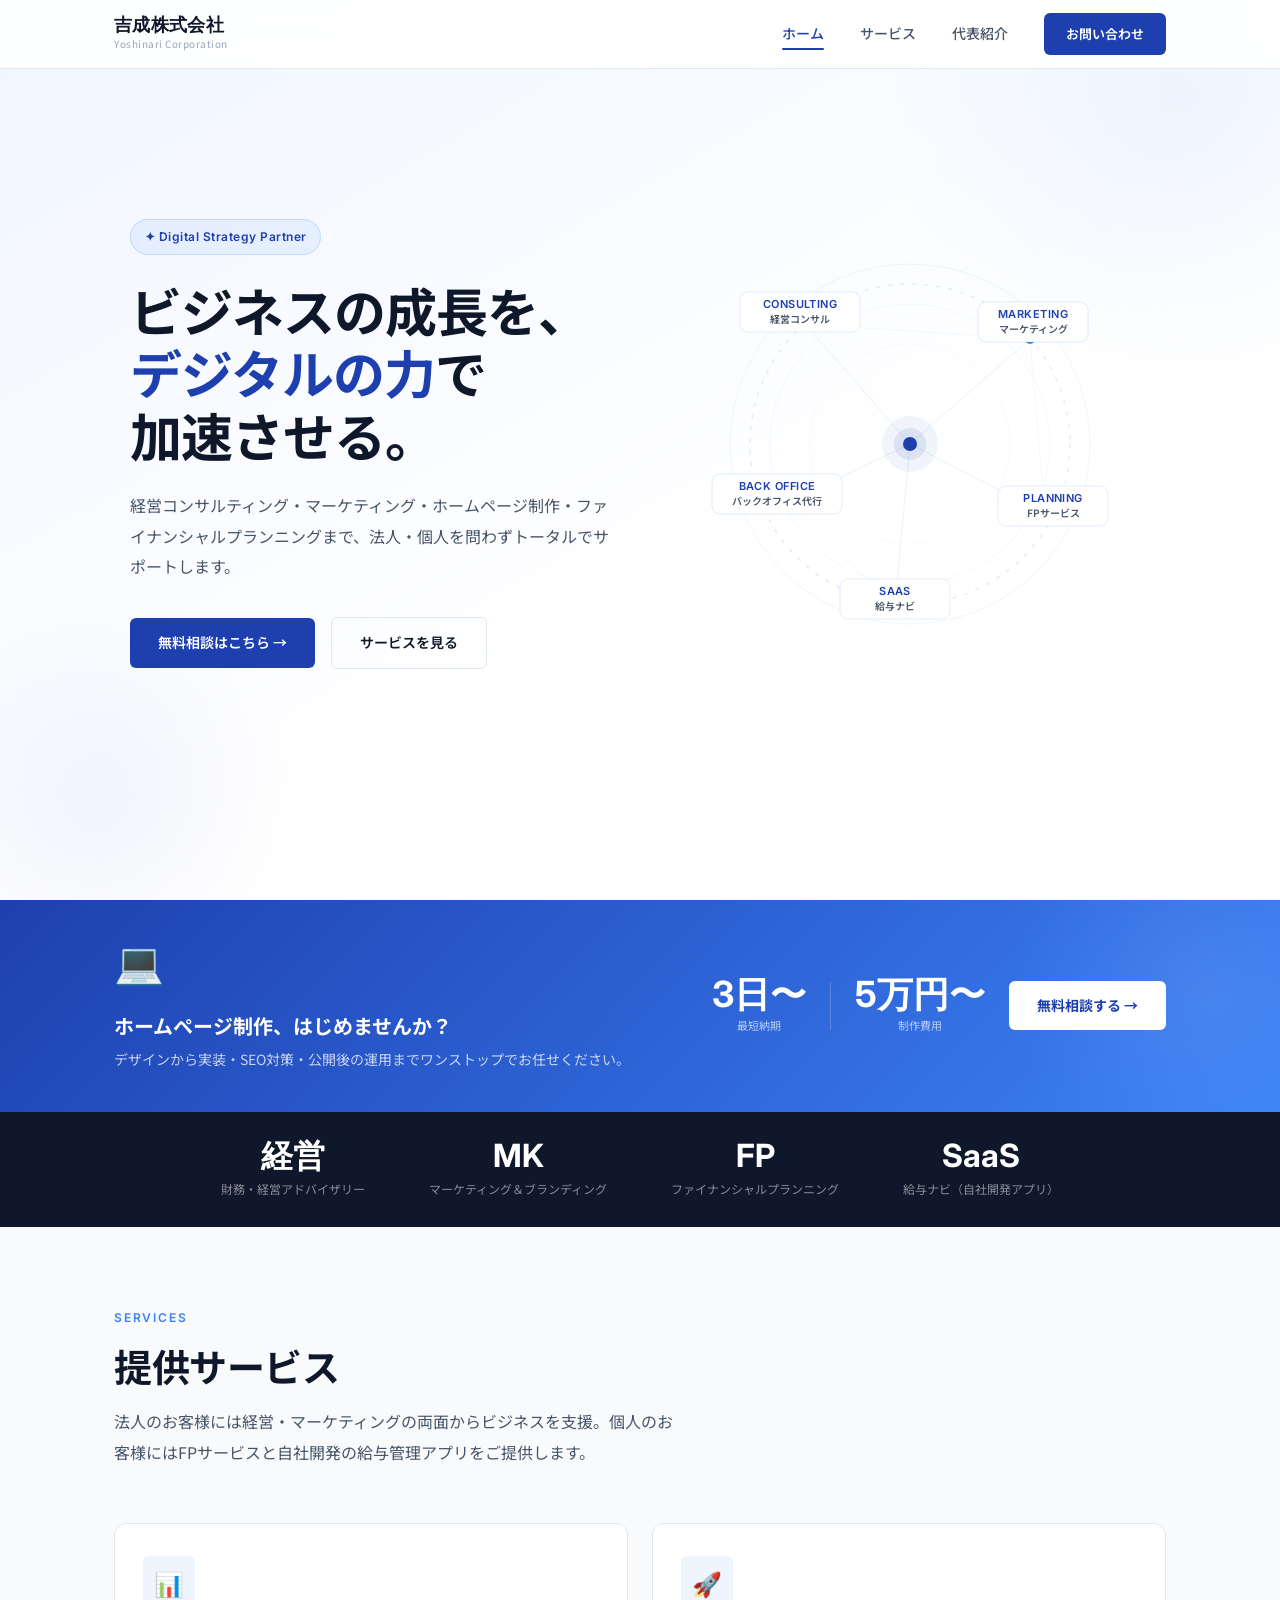
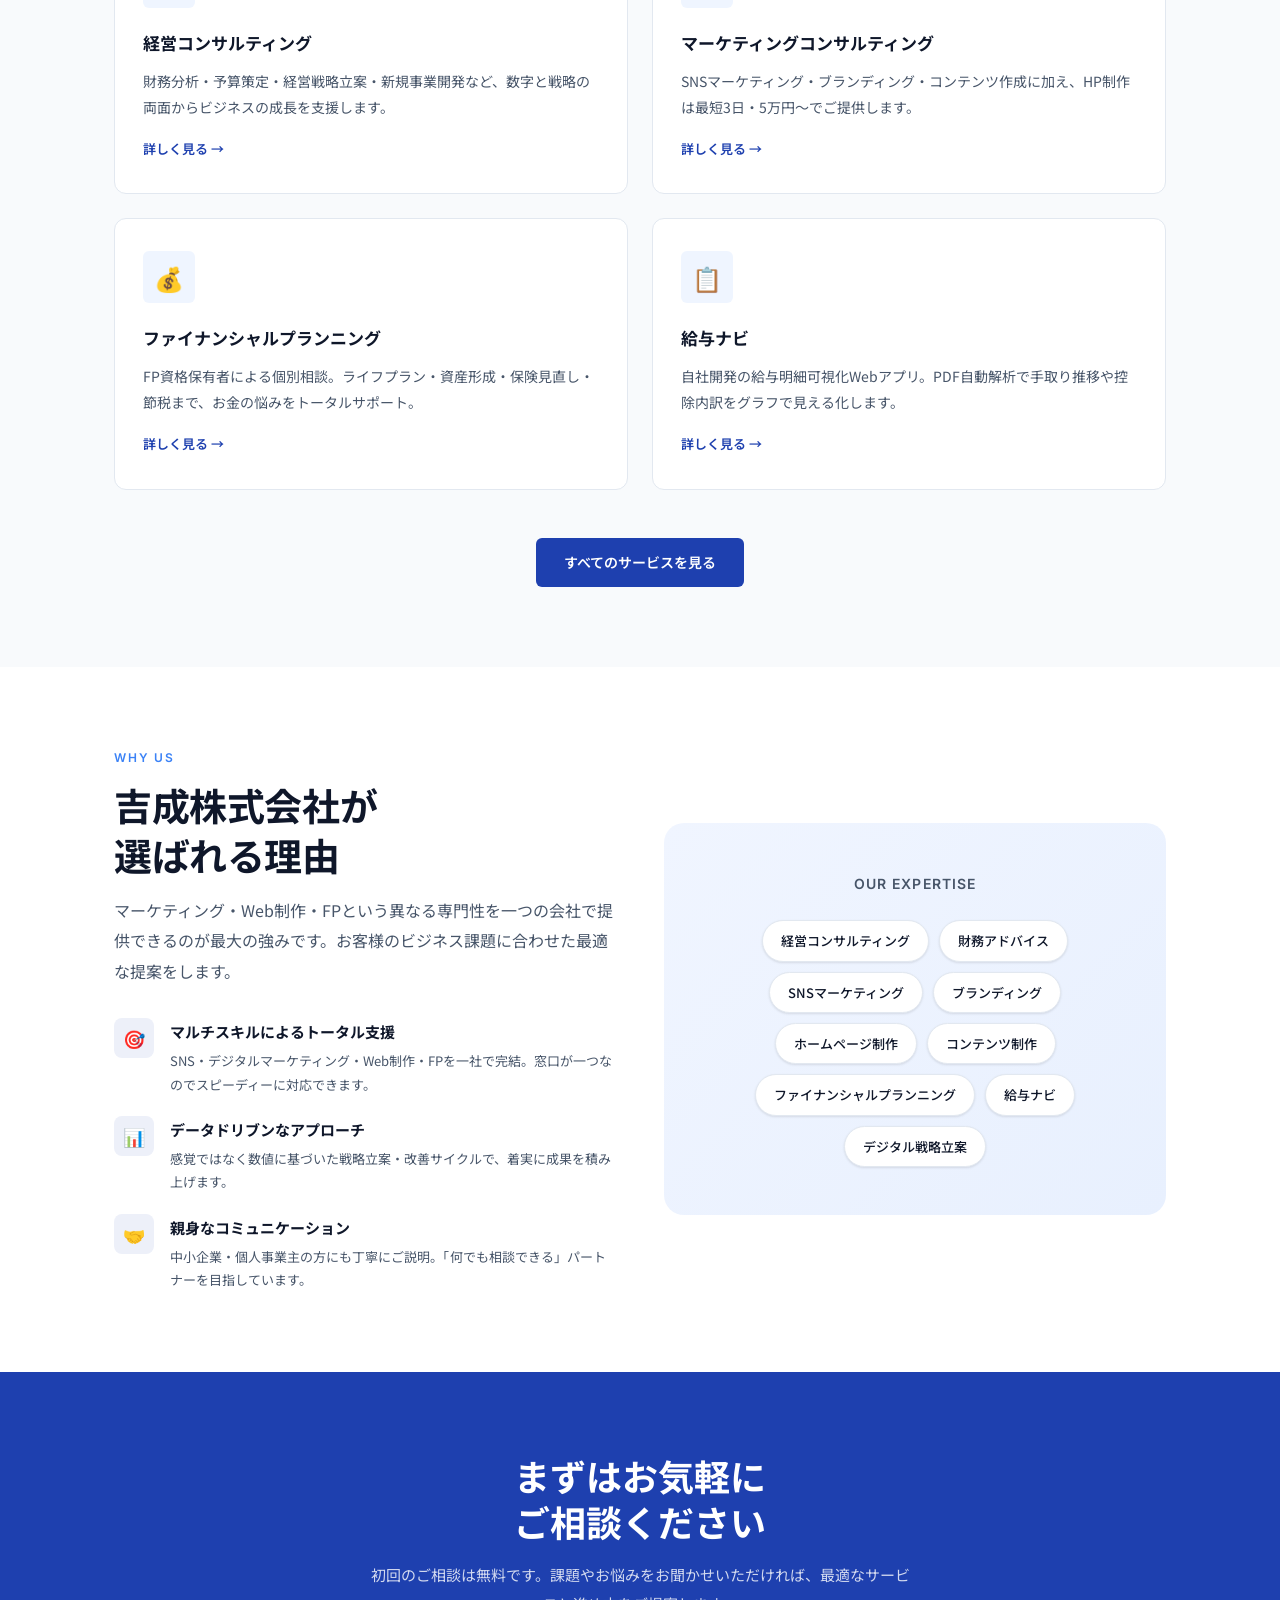
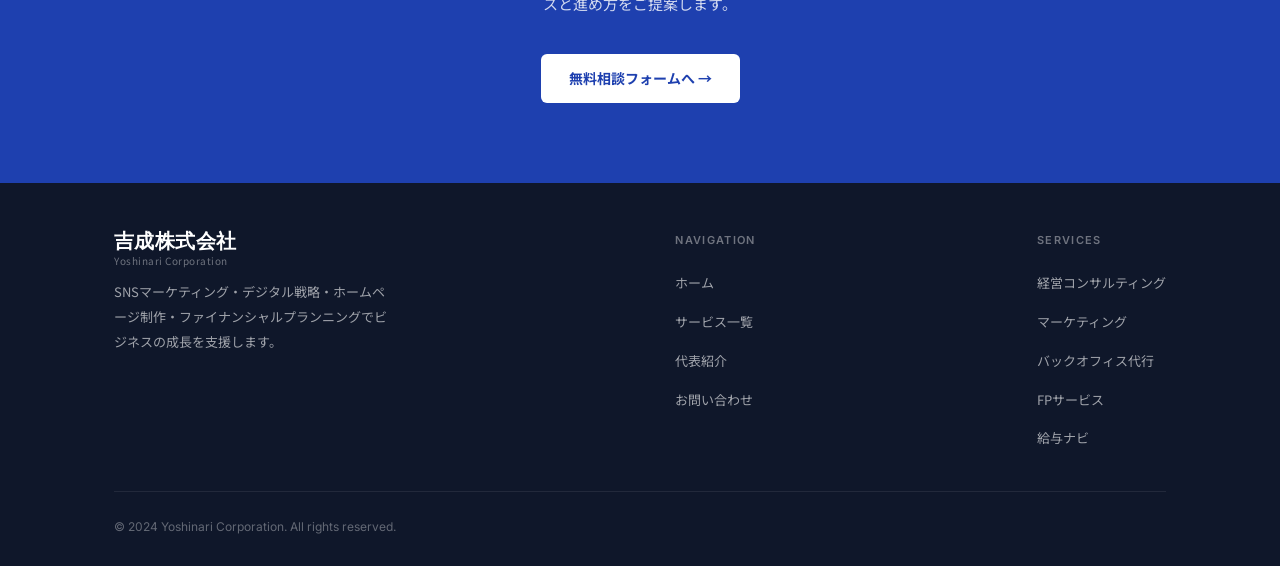
==== index.html @ 7c47bdd5 "個人ファイル削除・ルート構造に修正" ====
<!DOCTYPE html>
<html lang="ja">
<head>
  <meta charset="UTF-8" />
  <meta name="viewport" content="width=device-width, initial-scale=1.0" />
  <meta name="description" content="吉成株式会社はSNSマーケティング・ブランディング・デジタルマーケティング・ホームページ制作・ファイナンシャルプランニングを通じて、お客様のビジネス成長を支援します。" />
  <meta property="og:title" content="吉成株式会社 | SNSマーケティング・デジタル戦略・FPサービス" />
  <meta property="og:description" content="SNSマーケティング、ブランディング、デジタルマーケティング、ホームページ制作、FPサービスでビジネスをトータルサポート。" />
  <meta property="og:type" content="website" />
  <meta property="og:url" content="https://yoshinarcorp.com/" />
  <meta property="og:image" content="https://yoshinarcorp.com/images/og-image.png" />
  <meta property="og:image:width" content="1200" />
  <meta property="og:image:height" content="630" />
  <meta name="twitter:card" content="summary_large_image" />
  <meta name="twitter:title" content="吉成株式会社 | SNSマーケティング・デジタル戦略・FPサービス" />
  <meta name="twitter:description" content="SNSマーケティング、ブランディング、デジタルマーケティング、ホームページ制作、FPサービスでビジネスをトータルサポート。" />
  <meta name="twitter:image" content="https://yoshinarcorp.com/images/og-image.png" />
  <link rel="icon" href="images/favicon.svg" type="image/svg+xml" />
  <title>吉成株式会社 | SNSマーケティング・デジタル戦略・FPサービス</title>
  <link rel="stylesheet" href="css/style.css" />
  <style>
    /* ---- トップページ固有スタイル ---- */

    /* ヒーロー */
    .hero {
      min-height: 100vh;
      display: flex;
      align-items: center;
      padding-top: 68px;
      background: linear-gradient(150deg, #f0f5ff 0%, #ffffff 60%);
      position: relative;
      overflow: hidden;
    }

    .hero::before {
      content: '';
      position: absolute;
      top: -200px;
      right: -200px;
      width: 600px;
      height: 600px;
      background: radial-gradient(circle, rgba(59,130,246,0.07) 0%, transparent 70%);
      pointer-events: none;
    }

    .hero::after {
      content: '';
      position: absolute;
      bottom: -100px;
      left: -100px;
      width: 400px;
      height: 400px;
      background: radial-gradient(circle, rgba(30,64,175,0.05) 0%, transparent 70%);
      pointer-events: none;
    }

    .hero-inner {
      display: grid;
      grid-template-columns: 1fr 1fr;
      align-items: center;
      gap: 60px;
      max-width: var(--max-width);
      margin: 0 auto;
      padding: 80px 24px;
      position: relative;
      z-index: 1;
    }

    .hero-badge {
      display: inline-flex;
      align-items: center;
      gap: 8px;
      background: rgba(59,130,246,0.08);
      border: 1px solid rgba(59,130,246,0.2);
      border-radius: 100px;
      padding: 6px 14px;
      font-size: 12px;
      font-weight: 600;
      color: var(--color-accent);
      margin-bottom: 24px;
      font-family: var(--font-en);
      letter-spacing: 0.04em;
    }

    .hero-title {
      font-size: clamp(32px, 5vw, 52px);
      font-weight: 700;
      line-height: 1.2;
      letter-spacing: -0.02em;
      color: var(--color-text-primary);
      margin-bottom: 24px;
    }

    .hero-title em {
      font-style: normal;
      color: var(--color-accent);
    }

    .hero-desc {
      font-size: 16px;
      color: var(--color-text-secondary);
      line-height: 1.9;
      margin-bottom: 36px;
      max-width: 480px;
    }

    .hero-actions {
      display: flex;
      align-items: center;
      gap: 16px;
      flex-wrap: wrap;
    }

    /* ヒーロービジュアル */
    .hero-visual {
      display: flex;
      justify-content: center;
      align-items: center;
    }

    /* グローブビジュアル */
    .hero-globe {
      position: relative;
      width: 420px;
      height: 420px;
      max-width: 100%;
      aspect-ratio: 1;
    }

    .hero-globe svg {
      width: 100%;
      height: 100%;
    }

    /* ノードのパルスアニメーション */
    @keyframes pulse {
      0%, 100% { opacity: 0.7; r: 4; }
      50% { opacity: 1; r: 6; }
    }

    @keyframes pulse-lg {
      0%, 100% { opacity: 0.6; r: 6; }
      50% { opacity: 1; r: 9; }
    }

    @keyframes orbit {
      0% { stroke-dashoffset: 0; }
      100% { stroke-dashoffset: -20; }
    }

    @keyframes float-label {
      0%, 100% { transform: translateY(0); }
      50% { transform: translateY(-6px); }
    }

    .globe-node {
      animation: pulse 3s ease-in-out infinite;
    }

    .globe-node-lg {
      animation: pulse-lg 3s ease-in-out infinite;
    }

    .globe-ring {
      animation: orbit 4s linear infinite;
    }

    .globe-label {
      font-family: var(--font-en);
      font-size: 11px;
      font-weight: 600;
      fill: var(--color-accent);
      letter-spacing: 0.04em;
    }

    .globe-label-ja {
      font-family: var(--font-ja);
      font-size: 10px;
      font-weight: 600;
      fill: var(--color-text-secondary);
    }

    .globe-float {
      animation: float-label 4s ease-in-out infinite;
    }

    .globe-float-delay-1 { animation-delay: 0.8s; }
    .globe-float-delay-2 { animation-delay: 1.6s; }
    .globe-float-delay-3 { animation-delay: 2.4s; }
    .globe-float-delay-4 { animation-delay: 3.2s; }

    /* HP制作バナー */
    .hp-banner {
      background: linear-gradient(135deg, #1e40af 0%, #3b82f6 100%);
      padding: 0;
      position: relative;
      overflow: hidden;
    }

    .hp-banner::before {
      content: '';
      position: absolute;
      top: -50%;
      right: -10%;
      width: 400px;
      height: 400px;
      background: radial-gradient(circle, rgba(255,255,255,0.08) 0%, transparent 70%);
      pointer-events: none;
    }

    .hp-banner-inner {
      display: flex;
      align-items: center;
      justify-content: space-between;
      gap: 32px;
      padding: 40px 24px;
      max-width: var(--max-width);
      margin: 0 auto;
      position: relative;
      z-index: 1;
    }

    .hp-banner-content {
      display: flex;
      align-items: center;
      gap: 28px;
      flex-wrap: wrap;
    }

    .hp-banner-icon {
      font-size: 40px;
      line-height: 1;
    }

    .hp-banner-text h3 {
      font-size: 20px;
      font-weight: 700;
      color: white;
      margin-bottom: 4px;
    }

    .hp-banner-text p {
      font-size: 14px;
      color: rgba(255,255,255,0.75);
      line-height: 1.7;
    }

    .hp-banner-highlight {
      display: flex;
      align-items: center;
      gap: 24px;
      flex-shrink: 0;
    }

    .hp-banner-num {
      text-align: center;
    }

    .hp-banner-num-value {
      font-family: var(--font-en);
      font-size: 36px;
      font-weight: 700;
      color: white;
      line-height: 1;
    }

    .hp-banner-num-label {
      font-size: 11px;
      color: rgba(255,255,255,0.65);
      margin-top: 4px;
      white-space: nowrap;
    }

    .hp-banner-divider {
      width: 1px;
      height: 48px;
      background: rgba(255,255,255,0.2);
    }

    .btn-banner {
      background: white;
      color: var(--color-accent);
      font-weight: 700;
      white-space: nowrap;
      flex-shrink: 0;
    }

    .btn-banner:hover {
      background: #f0f5ff;
      transform: translateY(-2px);
      box-shadow: 0 8px 24px rgba(0,0,0,0.2);
    }

    @media (max-width: 900px) {
      .hp-banner-inner {
        flex-direction: column;
        text-align: center;
      }
      .hp-banner-content { justify-content: center; }
      .hp-banner-highlight { justify-content: center; }
    }

    /* 実績バー */
    .stats-bar {
      background: var(--color-text-primary);
      padding: 28px 0;
    }

    .stats-inner {
      display: flex;
      justify-content: center;
      gap: 64px;
      flex-wrap: wrap;
    }

    .stat-item {
      text-align: center;
    }

    .stat-number {
      font-family: var(--font-en);
      font-size: 32px;
      font-weight: 700;
      color: var(--color-white);
      line-height: 1;
    }

    .stat-label {
      font-size: 12px;
      color: rgba(255,255,255,0.5);
      margin-top: 6px;
    }

    /* サービス一覧 */
    .services-section {
      background: var(--color-surface);
    }

    .services-header {
      margin-bottom: 56px;
    }

    .services-grid {
      display: grid;
      grid-template-columns: repeat(2, 1fr);
      gap: 24px;
    }

    .service-card {
      background: var(--color-white);
      border: 1px solid var(--color-border);
      border-radius: var(--radius-md);
      padding: 32px 28px;
      transition: transform var(--transition), box-shadow var(--transition), border-color var(--transition);
    }

    .service-card:hover {
      transform: translateY(-6px);
      box-shadow: var(--shadow-lg);
      border-color: rgba(59,130,246,0.3);
    }

    .service-icon {
      width: 52px;
      height: 52px;
      background: rgba(59,130,246,0.08);
      border-radius: var(--radius-sm);
      display: flex;
      align-items: center;
      justify-content: center;
      font-size: 24px;
      margin-bottom: 20px;
    }

    .service-name {
      font-size: 17px;
      font-weight: 700;
      color: var(--color-text-primary);
      margin-bottom: 10px;
    }

    .service-desc {
      font-size: 14px;
      color: var(--color-text-secondary);
      line-height: 1.85;
    }

    .service-link {
      display: inline-flex;
      align-items: center;
      gap: 6px;
      font-size: 13px;
      font-weight: 600;
      color: var(--color-accent);
      margin-top: 16px;
      transition: gap var(--transition);
    }

    .service-link:hover {
      gap: 10px;
    }

    /* 会社の特徴 */
    .features-section {}

    .features-grid {
      display: grid;
      grid-template-columns: 1fr 1fr;
      gap: 48px;
      align-items: center;
    }

    .features-text .section-desc {
      max-width: 100%;
      margin-bottom: 32px;
    }

    .feature-list {
      display: flex;
      flex-direction: column;
      gap: 20px;
    }

    .feature-item {
      display: flex;
      gap: 16px;
      align-items: flex-start;
    }

    .feature-icon {
      width: 40px;
      height: 40px;
      min-width: 40px;
      background: rgba(30,64,175,0.08);
      border-radius: 8px;
      display: flex;
      align-items: center;
      justify-content: center;
      font-size: 18px;
    }

    .feature-item h3 {
      font-size: 15px;
      font-weight: 700;
      margin-bottom: 4px;
    }

    .feature-item p {
      font-size: 13px;
      color: var(--color-text-secondary);
      line-height: 1.8;
    }

    .features-visual {
      background: linear-gradient(135deg, #f0f5ff 0%, #e8f0fe 100%);
      border-radius: var(--radius-lg);
      padding: 48px 40px;
      text-align: center;
    }

    .features-visual-title {
      font-size: 14px;
      font-weight: 600;
      color: var(--color-text-secondary);
      margin-bottom: 24px;
      text-transform: uppercase;
      letter-spacing: 0.08em;
      font-family: var(--font-en);
    }

    .services-tags {
      display: flex;
      flex-wrap: wrap;
      gap: 10px;
      justify-content: center;
    }

    .tag {
      background: var(--color-white);
      border: 1px solid var(--color-border);
      border-radius: 100px;
      padding: 8px 18px;
      font-size: 13px;
      font-weight: 500;
      color: var(--color-text-primary);
      box-shadow: var(--shadow-sm);
    }

    /* CTAセクション */
    .cta-section {
      background: var(--color-accent);
      padding: 80px 0;
    }

    .cta-inner {
      text-align: center;
      max-width: 600px;
      margin: 0 auto;
      padding: 0 24px;
    }

    .cta-title {
      font-size: clamp(24px, 4vw, 36px);
      font-weight: 700;
      color: var(--color-white);
      margin-bottom: 16px;
      line-height: 1.3;
    }

    .cta-desc {
      font-size: 15px;
      color: rgba(255,255,255,0.8);
      line-height: 1.9;
      margin-bottom: 36px;
    }

    .btn-white {
      background: var(--color-white);
      color: var(--color-accent);
      font-weight: 700;
    }

    .btn-white:hover {
      background: #f0f5ff;
      transform: translateY(-2px);
      box-shadow: 0 8px 24px rgba(0,0,0,0.15);
    }

    /* レスポンシブ */
    @media (max-width: 900px) {
      .hero-inner {
        grid-template-columns: 1fr;
        text-align: center;
        gap: 48px;
      }

      .hero-desc { max-width: 100%; }
      .hero-actions { justify-content: center; }
      .hero-globe { width: 320px; height: 320px; margin: 0 auto; }

      .services-grid { grid-template-columns: 1fr 1fr; }
      .features-grid { grid-template-columns: 1fr; }
    }

    @media (max-width: 600px) {
      .services-grid { grid-template-columns: 1fr; }
      .stats-inner { gap: 32px; }
    }
  </style>
</head>
<body>

  <!-- ヘッダー -->
  <header class="site-header" role="banner">
    <div class="header-inner">
      <a href="index.html" class="logo" aria-label="吉成株式会社 トップへ">
        <span class="logo-name">吉成株式会社</span>
        <span class="logo-tagline">Yoshinari Corporation</span>
      </a>
      <button class="hamburger" aria-label="メニューを開く" aria-expanded="false">
        <span></span><span></span><span></span>
      </button>
      <nav class="nav-links" role="navigation" aria-label="グローバルナビゲーション">
        <a href="index.html" class="active">ホーム</a>
        <a href="services.html">サービス</a>
        <a href="about.html">代表紹介</a>
        <a href="contact.html" class="nav-cta">お問い合わせ</a>
      </nav>
    </div>
  </header>

  <main>

    <!-- ヒーローセクション -->
    <section class="hero" aria-label="メインビジュアル">
      <div class="hero-inner">
        <div class="hero-content">
          <div class="hero-badge fade-in">✦ Digital Strategy Partner</div>
          <h1 class="hero-title fade-in fade-in-delay-1">
            ビジネスの成長を、<br />
            <em>デジタルの力</em>で<br />
            加速させる。
          </h1>
          <p class="hero-desc fade-in fade-in-delay-2">
            経営コンサルティング・マーケティング・ホームページ制作・ファイナンシャルプランニングまで、法人・個人を問わずトータルでサポートします。
          </p>
          <div class="hero-actions fade-in fade-in-delay-3">
            <a href="contact.html" class="btn btn-primary">無料相談はこちら →</a>
            <a href="services.html" class="btn btn-secondary">サービスを見る</a>
          </div>
        </div>
        <!-- グローブビジュアル -->
        <div class="hero-visual fade-in fade-in-delay-2">
          <div class="hero-globe">
            <svg viewBox="0 0 420 420" fill="none" xmlns="http://www.w3.org/2000/svg">
              <!-- 外周リング -->
              <circle cx="210" cy="210" r="180" stroke="rgba(59,130,246,0.08)" stroke-width="1" />
              <circle cx="210" cy="210" r="140" stroke="rgba(59,130,246,0.06)" stroke-width="1" />
              <circle cx="210" cy="210" r="100" stroke="rgba(59,130,246,0.04)" stroke-width="1" />

              <!-- 回転する点線リング -->
              <circle cx="210" cy="210" r="160" stroke="rgba(59,130,246,0.15)" stroke-width="1.5" stroke-dasharray="4 8" class="globe-ring" fill="none" />

              <!-- 接続線 -->
              <line x1="210" y1="210" x2="105" y2="90" stroke="rgba(59,130,246,0.12)" stroke-width="1" />
              <line x1="210" y1="210" x2="330" y2="105" stroke="rgba(59,130,246,0.12)" stroke-width="1" />
              <line x1="210" y1="210" x2="85" y2="270" stroke="rgba(59,130,246,0.12)" stroke-width="1" />
              <line x1="210" y1="210" x2="345" y2="280" stroke="rgba(59,130,246,0.12)" stroke-width="1" />
              <line x1="210" y1="210" x2="195" y2="370" stroke="rgba(59,130,246,0.12)" stroke-width="1" />
              <line x1="105" y1="90" x2="330" y2="105" stroke="rgba(59,130,246,0.06)" stroke-width="1" />
              <line x1="85" y1="270" x2="195" y2="370" stroke="rgba(59,130,246,0.06)" stroke-width="1" />
              <line x1="330" y1="105" x2="345" y2="280" stroke="rgba(59,130,246,0.06)" stroke-width="1" />

              <!-- 中心ノード -->
              <circle cx="210" cy="210" r="28" fill="rgba(30,64,175,0.06)" />
              <circle cx="210" cy="210" r="16" fill="rgba(30,64,175,0.1)" />
              <circle cx="210" cy="210" r="7" fill="#1e40af" />

              <!-- 外周ノード -->
              <circle cx="105" cy="90" r="5" fill="#3b82f6" class="globe-node" />
              <circle cx="330" cy="105" r="5" fill="#3b82f6" class="globe-node" style="animation-delay:0.6s" />
              <circle cx="85" cy="270" r="5" fill="#3b82f6" class="globe-node" style="animation-delay:1.2s" />
              <circle cx="345" cy="280" r="5" fill="#3b82f6" class="globe-node" style="animation-delay:1.8s" />
              <circle cx="195" cy="370" r="5" fill="#3b82f6" class="globe-node" style="animation-delay:2.4s" />

              <!-- ラベル背景 + テキスト -->
              <g class="globe-float">
                <rect x="40" y="58" width="120" height="40" rx="8" fill="white" stroke="rgba(59,130,246,0.15)" stroke-width="1" />
                <text x="100" y="74" text-anchor="middle" class="globe-label">CONSULTING</text>
                <text x="100" y="89" text-anchor="middle" class="globe-label-ja">経営コンサル</text>
              </g>

              <g class="globe-float globe-float-delay-1">
                <rect x="278" y="68" width="110" height="40" rx="8" fill="white" stroke="rgba(59,130,246,0.15)" stroke-width="1" />
                <text x="333" y="84" text-anchor="middle" class="globe-label">MARKETING</text>
                <text x="333" y="99" text-anchor="middle" class="globe-label-ja">マーケティング</text>
              </g>

              <g class="globe-float globe-float-delay-2">
                <rect x="12" y="240" width="130" height="40" rx="8" fill="white" stroke="rgba(59,130,246,0.15)" stroke-width="1" />
                <text x="77" y="256" text-anchor="middle" class="globe-label">BACK OFFICE</text>
                <text x="77" y="271" text-anchor="middle" class="globe-label-ja">バックオフィス代行</text>
              </g>

              <g class="globe-float globe-float-delay-3">
                <rect x="298" y="252" width="110" height="40" rx="8" fill="white" stroke="rgba(59,130,246,0.15)" stroke-width="1" />
                <text x="353" y="268" text-anchor="middle" class="globe-label">PLANNING</text>
                <text x="353" y="283" text-anchor="middle" class="globe-label-ja">FPサービス</text>
              </g>

              <g class="globe-float globe-float-delay-4">
                <rect x="140" y="345" width="110" height="40" rx="8" fill="white" stroke="rgba(59,130,246,0.15)" stroke-width="1" />
                <text x="195" y="361" text-anchor="middle" class="globe-label">SAAS</text>
                <text x="195" y="376" text-anchor="middle" class="globe-label-ja">給与ナビ</text>
              </g>
            </svg>
          </div>
        </div>
      </div>
    </section>

    <!-- HP制作バナー -->
    <div class="hp-banner" role="complementary" aria-label="ホームページ制作のご案内">
      <div class="hp-banner-inner">
        <div class="hp-banner-content fade-in">
          <div class="hp-banner-icon">💻</div>
          <div class="hp-banner-text">
            <h3>ホームページ制作、はじめませんか？</h3>
            <p>デザインから実装・SEO対策・公開後の運用までワンストップでお任せください。</p>
          </div>
        </div>
        <div class="hp-banner-highlight fade-in fade-in-delay-1">
          <div class="hp-banner-num">
            <div class="hp-banner-num-value">3日〜</div>
            <div class="hp-banner-num-label">最短納期</div>
          </div>
          <div class="hp-banner-divider"></div>
          <div class="hp-banner-num">
            <div class="hp-banner-num-value">5万円〜</div>
            <div class="hp-banner-num-label">制作費用</div>
          </div>
          <a href="contact.html" class="btn btn-banner fade-in fade-in-delay-2">無料相談する →</a>
        </div>
      </div>
    </div>

    <!-- 実績バー -->
    <div class="stats-bar" role="complementary" aria-label="実績数値">
      <div class="container">
        <div class="stats-inner">
          <div class="stat-item fade-in">
            <div class="stat-number">経営</div>
            <div class="stat-label">財務・経営アドバイザリー</div>
          </div>
          <div class="stat-item fade-in fade-in-delay-1">
            <div class="stat-number">MK</div>
            <div class="stat-label">マーケティング＆ブランディング</div>
          </div>
          <div class="stat-item fade-in fade-in-delay-2">
            <div class="stat-number">FP</div>
            <div class="stat-label">ファイナンシャルプランニング</div>
          </div>
          <div class="stat-item fade-in fade-in-delay-3">
            <div class="stat-number">SaaS</div>
            <div class="stat-label">給与ナビ（自社開発アプリ）</div>
          </div>
        </div>
      </div>
    </div>

    <!-- サービス概要 -->
    <section class="services-section" aria-labelledby="services-heading">
      <div class="container">
        <div class="services-header">
          <p class="section-label">Services</p>
          <h2 class="section-title" id="services-heading">提供サービス</h2>
          <p class="section-desc">法人のお客様には経営・マーケティングの両面からビジネスを支援。個人のお客様にはFPサービスと自社開発の給与管理アプリをご提供します。</p>
        </div>
        <div class="services-grid">
          <div class="service-card fade-in">
            <div class="service-icon">📊</div>
            <h3 class="service-name">経営コンサルティング</h3>
            <p class="service-desc">財務分析・予算策定・経営戦略立案・新規事業開発など、数字と戦略の両面からビジネスの成長を支援します。</p>
            <a href="services.html#management" class="service-link">詳しく見る →</a>
          </div>
          <div class="service-card fade-in fade-in-delay-1">
            <div class="service-icon">🚀</div>
            <h3 class="service-name">マーケティングコンサルティング</h3>
            <p class="service-desc">SNSマーケティング・ブランディング・コンテンツ作成に加え、HP制作は最短3日・5万円〜でご提供します。</p>
            <a href="services.html#marketing" class="service-link">詳しく見る →</a>
          </div>
          <div class="service-card fade-in fade-in-delay-2">
            <div class="service-icon">💰</div>
            <h3 class="service-name">ファイナンシャルプランニング</h3>
            <p class="service-desc">FP資格保有者による個別相談。ライフプラン・資産形成・保険見直し・節税まで、お金の悩みをトータルサポート。</p>
            <a href="services.html#fp" class="service-link">詳しく見る →</a>
          </div>
          <div class="service-card fade-in fade-in-delay-3">
            <div class="service-icon">📋</div>
            <h3 class="service-name">給与ナビ</h3>
            <p class="service-desc">自社開発の給与明細可視化Webアプリ。PDF自動解析で手取り推移や控除内訳をグラフで見える化します。</p>
            <a href="services.html#kyuyo-navi" class="service-link">詳しく見る →</a>
          </div>
        </div>
        <div class="text-center mt-48">
          <a href="services.html" class="btn btn-primary">すべてのサービスを見る</a>
        </div>
      </div>
    </section>

    <!-- 特徴 -->
    <section class="features-section" aria-labelledby="features-heading">
      <div class="container">
        <div class="features-grid">
          <div class="features-text">
            <p class="section-label fade-in">Why Us</p>
            <h2 class="section-title fade-in fade-in-delay-1" id="features-heading">吉成株式会社が<br />選ばれる理由</h2>
            <p class="section-desc fade-in fade-in-delay-2">
              マーケティング・Web制作・FPという異なる専門性を一つの会社で提供できるのが最大の強みです。お客様のビジネス課題に合わせた最適な提案をします。
            </p>
            <div class="feature-list mt-24">
              <div class="feature-item fade-in fade-in-delay-1">
                <div class="feature-icon">🎯</div>
                <div>
                  <h3>マルチスキルによるトータル支援</h3>
                  <p>SNS・デジタルマーケティング・Web制作・FPを一社で完結。窓口が一つなのでスピーディーに対応できます。</p>
                </div>
              </div>
              <div class="feature-item fade-in fade-in-delay-2">
                <div class="feature-icon">📊</div>
                <div>
                  <h3>データドリブンなアプローチ</h3>
                  <p>感覚ではなく数値に基づいた戦略立案・改善サイクルで、着実に成果を積み上げます。</p>
                </div>
              </div>
              <div class="feature-item fade-in fade-in-delay-3">
                <div class="feature-icon">🤝</div>
                <div>
                  <h3>親身なコミュニケーション</h3>
                  <p>中小企業・個人事業主の方にも丁寧にご説明。「何でも相談できる」パートナーを目指しています。</p>
                </div>
              </div>
            </div>
          </div>
          <div class="features-visual fade-in fade-in-delay-2">
            <div class="features-visual-title">Our Expertise</div>
            <div class="services-tags">
              <span class="tag">経営コンサルティング</span>
              <span class="tag">財務アドバイス</span>
              <span class="tag">SNSマーケティング</span>
              <span class="tag">ブランディング</span>
              <span class="tag">ホームページ制作</span>
              <span class="tag">コンテンツ制作</span>
              <span class="tag">ファイナンシャルプランニング</span>
              <span class="tag">給与ナビ</span>
              <span class="tag">デジタル戦略立案</span>
            </div>
          </div>
        </div>
      </div>
    </section>

    <!-- CTA -->
    <section class="cta-section" aria-labelledby="cta-heading">
      <div class="cta-inner">
        <h2 class="cta-title fade-in" id="cta-heading">まずはお気軽に<br />ご相談ください</h2>
        <p class="cta-desc fade-in fade-in-delay-1">
          初回のご相談は無料です。課題やお悩みをお聞かせいただければ、最適なサービスと進め方をご提案します。
        </p>
        <a href="contact.html" class="btn btn-white fade-in fade-in-delay-2">無料相談フォームへ →</a>
      </div>
    </section>

  </main>

  <!-- フッター -->
  <footer class="site-footer" role="contentinfo">
    <div class="footer-inner">
      <div class="footer-top">
        <div class="footer-logo">
          <div class="logo">
            <span class="logo-name">吉成株式会社</span>
            <span class="logo-tagline">Yoshinari Corporation</span>
          </div>
          <p class="footer-desc">SNSマーケティング・デジタル戦略・ホームページ制作・ファイナンシャルプランニングでビジネスの成長を支援します。</p>
        </div>
        <nav class="footer-nav" aria-label="フッターナビゲーション">
          <h4>Navigation</h4>
          <ul>
            <li><a href="index.html">ホーム</a></li>
            <li><a href="services.html">サービス一覧</a></li>
            <li><a href="about.html">代表紹介</a></li>
            <li><a href="contact.html">お問い合わせ</a></li>
          </ul>
        </nav>
        <div class="footer-nav">
          <h4>Services</h4>
          <ul>
            <li><a href="services.html#management">経営コンサルティング</a></li>
            <li><a href="services.html#marketing">マーケティング</a></li>
            <li><a href="services.html#backoffice">バックオフィス代行</a></li>
            <li><a href="services.html#fp">FPサービス</a></li>
            <li><a href="services.html#kyuyo-navi">給与ナビ</a></li>
          </ul>
        </div>
      </div>
      <div class="footer-bottom">
        <p class="footer-copyright">&copy; 2024 Yoshinari Corporation. All rights reserved.</p>
      </div>
    </div>
  </footer>

  <script src="js/main.js"></script>
</body>
</html>
---- css/style.css ----
/* ===================================
   吉成株式会社 - メインスタイルシート
   =================================== */

/* Google Fonts */
@import url('https://fonts.googleapis.com/css2?family=Noto+Sans+JP:wght@300;400;500;700&family=Inter:wght@300;400;500;600;700&display=swap');

/* ---- リセット & ベース ---- */
*, *::before, *::after {
  box-sizing: border-box;
  margin: 0;
  padding: 0;
}

:root {
  --color-bg: #ffffff;
  --color-surface: #f8fafc;
  --color-border: #e2e8f0;
  --color-text-primary: #0f172a;
  --color-text-secondary: #475569;
  --color-text-muted: #94a3b8;
  --color-accent: #1e40af;
  --color-accent-light: #3b82f6;
  --color-accent-hover: #1d4ed8;
  --color-white: #ffffff;
  --font-ja: 'Noto Sans JP', sans-serif;
  --font-en: 'Inter', sans-serif;
  --radius-sm: 6px;
  --radius-md: 12px;
  --radius-lg: 20px;
  --shadow-sm: 0 1px 3px rgba(0,0,0,0.07), 0 1px 2px rgba(0,0,0,0.04);
  --shadow-md: 0 4px 16px rgba(0,0,0,0.08);
  --shadow-lg: 0 10px 40px rgba(0,0,0,0.10);
  --transition: 0.25s ease;
  --max-width: 1100px;
}

html {
  scroll-behavior: smooth;
}

body {
  font-family: var(--font-ja);
  background-color: var(--color-bg);
  color: var(--color-text-primary);
  line-height: 1.8;
  font-size: 16px;
  -webkit-font-smoothing: antialiased;
}

a {
  color: inherit;
  text-decoration: none;
  transition: color var(--transition);
}

img {
  max-width: 100%;
  display: block;
}

ul {
  list-style: none;
}

/* ---- コンテナ ---- */
.container {
  max-width: var(--max-width);
  margin: 0 auto;
  padding: 0 24px;
}

/* ---- セクション ---- */
section {
  padding: 80px 0;
}

.section-label {
  font-family: var(--font-en);
  font-size: 12px;
  font-weight: 600;
  letter-spacing: 0.15em;
  text-transform: uppercase;
  color: var(--color-accent-light);
  margin-bottom: 12px;
}

.section-title {
  font-size: clamp(26px, 4vw, 38px);
  font-weight: 700;
  line-height: 1.3;
  letter-spacing: -0.01em;
  color: var(--color-text-primary);
  margin-bottom: 16px;
}

.section-desc {
  font-size: 16px;
  color: var(--color-text-secondary);
  max-width: 560px;
  line-height: 1.9;
}

/* ---- ヘッダー / ナビゲーション ---- */
.site-header {
  position: fixed;
  top: 0;
  left: 0;
  right: 0;
  z-index: 100;
  background: rgba(255,255,255,0.92);
  backdrop-filter: blur(12px);
  -webkit-backdrop-filter: blur(12px);
  border-bottom: 1px solid var(--color-border);
  transition: box-shadow var(--transition);
}

.site-header.scrolled {
  box-shadow: var(--shadow-sm);
}

.header-inner {
  display: flex;
  align-items: center;
  justify-content: space-between;
  height: 68px;
  max-width: var(--max-width);
  margin: 0 auto;
  padding: 0 24px;
}

.logo {
  display: flex;
  flex-direction: column;
  gap: 1px;
}

.logo-name {
  font-family: var(--font-en);
  font-size: 18px;
  font-weight: 700;
  letter-spacing: 0.02em;
  color: var(--color-text-primary);
  line-height: 1;
}

.logo-tagline {
  font-size: 10px;
  color: var(--color-text-muted);
  letter-spacing: 0.05em;
}

.nav-links {
  display: flex;
  align-items: center;
  gap: 36px;
}

.nav-links a {
  font-size: 14px;
  font-weight: 500;
  color: var(--color-text-secondary);
  transition: color var(--transition);
  position: relative;
}

.nav-links a::after {
  content: '';
  position: absolute;
  bottom: -3px;
  left: 0;
  width: 0;
  height: 2px;
  background: var(--color-accent);
  border-radius: 2px;
  transition: width var(--transition);
}

.nav-links a:hover,
.nav-links a.active {
  color: var(--color-accent);
}

.nav-links a:hover::after,
.nav-links a.active::after {
  width: 100%;
}

.nav-cta {
  background: var(--color-accent) !important;
  color: var(--color-white) !important;
  padding: 9px 22px;
  border-radius: var(--radius-sm);
  font-size: 13px !important;
  font-weight: 600 !important;
  transition: background var(--transition), transform var(--transition) !important;
}

.nav-cta::after {
  display: none !important;
}

.nav-cta:hover {
  background: var(--color-accent-hover) !important;
  transform: translateY(-1px);
}

/* ハンバーガー（モバイル） */
.hamburger {
  display: none;
  flex-direction: column;
  gap: 5px;
  cursor: pointer;
  padding: 4px;
  background: none;
  border: none;
}

.hamburger span {
  display: block;
  width: 24px;
  height: 2px;
  background: var(--color-text-primary);
  border-radius: 2px;
  transition: all 0.3s;
}

/* ---- ボタン ---- */
.btn {
  display: inline-flex;
  align-items: center;
  gap: 8px;
  padding: 12px 28px;
  border-radius: var(--radius-sm);
  font-size: 14px;
  font-weight: 600;
  cursor: pointer;
  border: none;
  transition: all var(--transition);
  font-family: var(--font-ja);
}

.btn-primary {
  background: var(--color-accent);
  color: var(--color-white);
}

.btn-primary:hover {
  background: var(--color-accent-hover);
  transform: translateY(-2px);
  box-shadow: 0 8px 24px rgba(30,64,175,0.25);
}

.btn-secondary {
  background: transparent;
  color: var(--color-text-primary);
  border: 1.5px solid var(--color-border);
}

.btn-secondary:hover {
  border-color: var(--color-accent);
  color: var(--color-accent);
  transform: translateY(-2px);
}

/* ---- フッター ---- */
.site-footer {
  background: var(--color-text-primary);
  color: rgba(255,255,255,0.6);
  padding: 48px 0 28px;
}

.footer-inner {
  max-width: var(--max-width);
  margin: 0 auto;
  padding: 0 24px;
}

.footer-top {
  display: flex;
  justify-content: space-between;
  align-items: flex-start;
  gap: 40px;
  margin-bottom: 40px;
  flex-wrap: wrap;
}

.footer-logo .logo-name {
  color: var(--color-white);
  font-size: 20px;
}

.footer-logo .logo-tagline {
  color: rgba(255,255,255,0.4);
}

.footer-desc {
  font-size: 13px;
  margin-top: 10px;
  line-height: 1.9;
  max-width: 280px;
}

.footer-nav h4 {
  font-size: 11px;
  font-weight: 600;
  text-transform: uppercase;
  letter-spacing: 0.12em;
  color: rgba(255,255,255,0.4);
  margin-bottom: 16px;
  font-family: var(--font-en);
}

.footer-nav ul {
  display: flex;
  flex-direction: column;
  gap: 10px;
}

.footer-nav a {
  font-size: 13px;
  color: rgba(255,255,255,0.6);
  transition: color var(--transition);
}

.footer-nav a:hover {
  color: var(--color-white);
}

.footer-bottom {
  border-top: 1px solid rgba(255,255,255,0.08);
  padding-top: 24px;
  display: flex;
  justify-content: space-between;
  align-items: center;
  flex-wrap: wrap;
  gap: 12px;
}

.footer-copyright {
  font-size: 12px;
  color: rgba(255,255,255,0.35);
  font-family: var(--font-en);
}

/* ---- ユーティリティ ---- */
.text-center { text-align: center; }
.mt-8 { margin-top: 8px; }
.mt-16 { margin-top: 16px; }
.mt-24 { margin-top: 24px; }
.mt-40 { margin-top: 40px; }
.mt-48 { margin-top: 48px; }

/* ---- アニメーション ---- */
.fade-in {
  opacity: 0;
  transform: translateY(20px);
  transition: opacity 0.6s ease, transform 0.6s ease;
}

.fade-in.visible {
  opacity: 1;
  transform: translateY(0);
}

.fade-in-delay-1 { transition-delay: 0.1s; }
.fade-in-delay-2 { transition-delay: 0.2s; }
.fade-in-delay-3 { transition-delay: 0.3s; }
.fade-in-delay-4 { transition-delay: 0.4s; }
.fade-in-delay-5 { transition-delay: 0.5s; }

/* ---- レスポンシブ ---- */
@media (max-width: 768px) {
  section { padding: 56px 0; }

  .hamburger { display: flex; }

  .nav-links {
    display: none;
    position: absolute;
    top: 68px;
    left: 0;
    right: 0;
    background: var(--color-white);
    flex-direction: column;
    align-items: flex-start;
    padding: 20px 24px 28px;
    gap: 20px;
    border-bottom: 1px solid var(--color-border);
    box-shadow: var(--shadow-md);
  }

  .nav-links.open { display: flex; }

  .nav-links a { font-size: 16px; }

  .nav-cta {
    width: 100%;
    justify-content: center;
  }

  .footer-top {
    flex-direction: column;
    gap: 32px;
  }
}
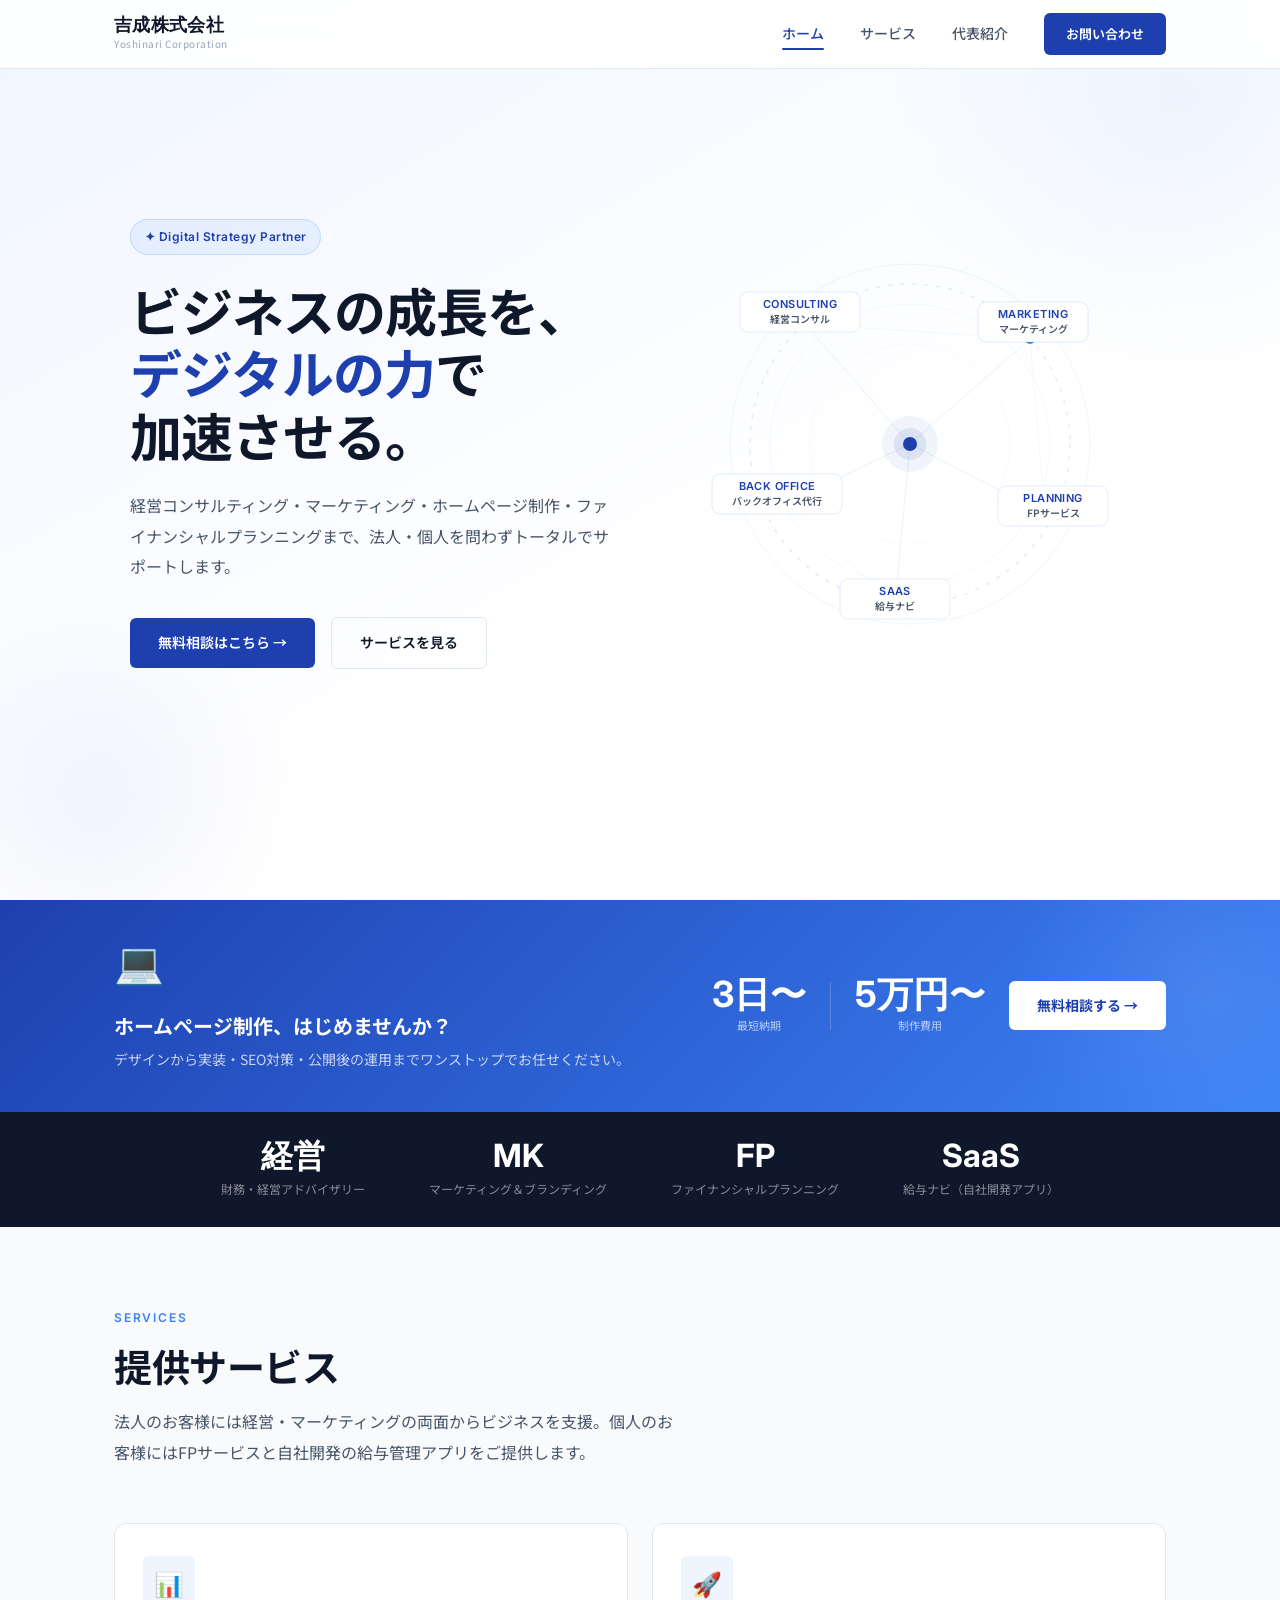
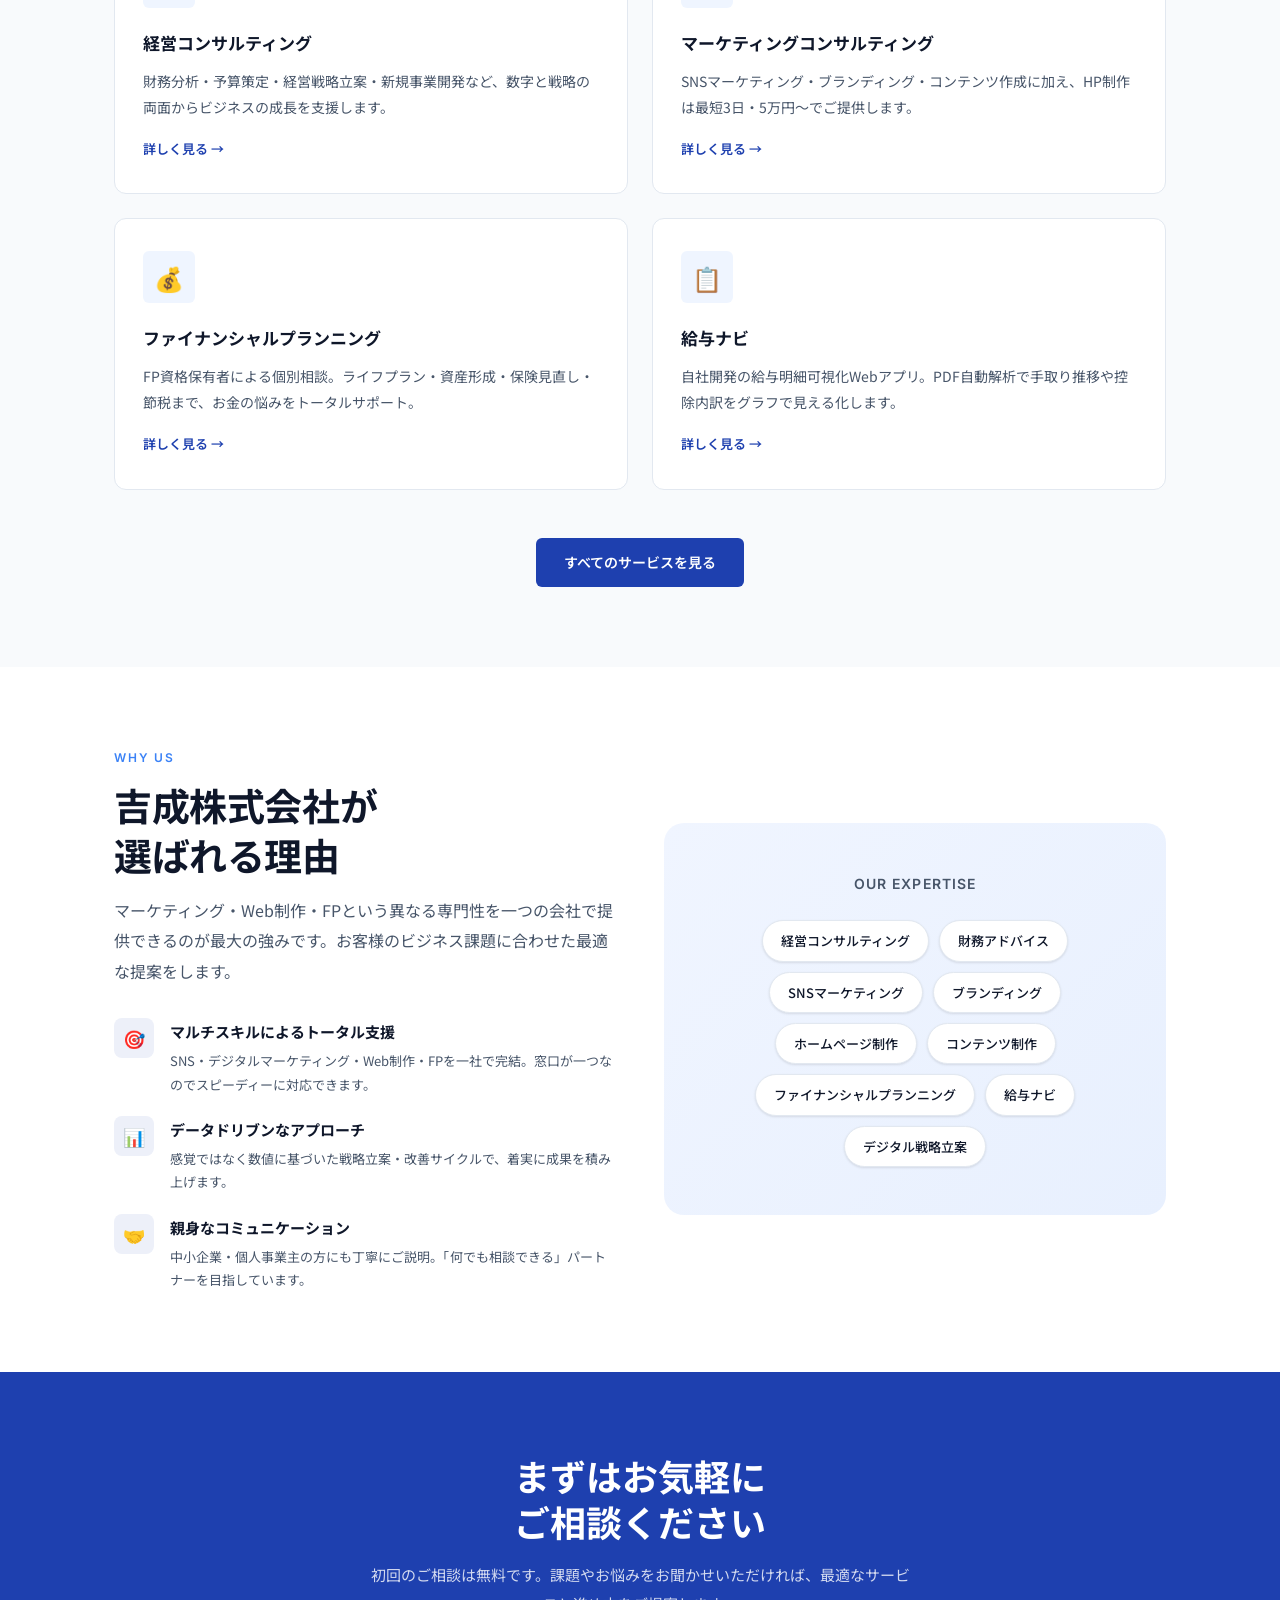
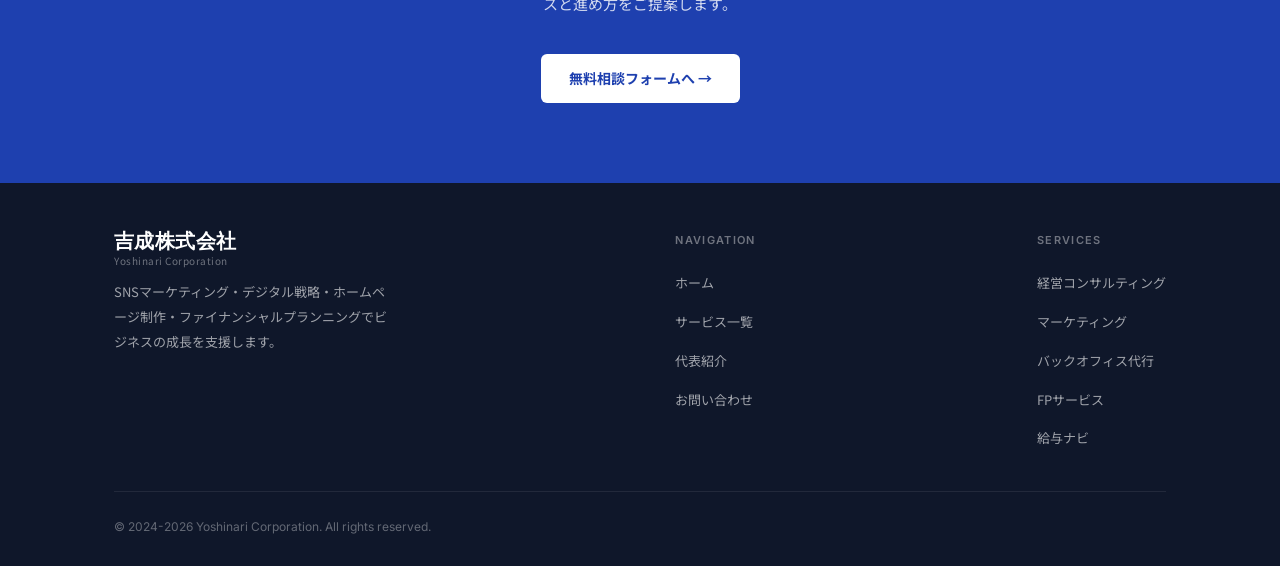
==== commit f40953cb: "フッターのコピーライト年を2024-2026に更新 Co-Authored-By: Claude Opus 4.6 <noreply@anthropic.com>" ====
--- a/index.html
+++ b/index.html
@@ -3,6 +3,16 @@
 <head>
   <meta charset="UTF-8" />
   <meta name="viewport" content="width=device-width, initial-scale=1.0" />
+  <!-- Google Analytics (GA4) -->
+  <script async src="https://www.googletagmanager.com/gtag/js?id=G-PL3QRM702Z"></script>
+  <script>
+    window.dataLayer = window.dataLayer || [];
+    function gtag(){dataLayer.push(arguments);}
+    gtag('js', new Date());
+    gtag('config', 'G-PL3QRM702Z');
+  </script>
+  <meta name="robots" content="index, follow, max-image-preview:large" />
+  <meta name="googlebot" content="index, follow, max-image-preview:large" />
   <meta name="description" content="吉成株式会社はSNSマーケティング・ブランディング・デジタルマーケティング・ホームページ制作・ファイナンシャルプランニングを通じて、お客様のビジネス成長を支援します。" />
   <meta property="og:title" content="吉成株式会社 | SNSマーケティング・デジタル戦略・FPサービス" />
   <meta property="og:description" content="SNSマーケティング、ブランディング、デジタルマーケティング、ホームページ制作、FPサービスでビジネスをトータルサポート。" />
@@ -16,8 +26,29 @@
   <meta name="twitter:description" content="SNSマーケティング、ブランディング、デジタルマーケティング、ホームページ制作、FPサービスでビジネスをトータルサポート。" />
   <meta name="twitter:image" content="https://yoshinarcorp.com/images/og-image.png" />
   <link rel="icon" href="images/favicon.svg" type="image/svg+xml" />
+  <link rel="canonical" href="https://yoshinarcorp.com/" />
   <title>吉成株式会社 | SNSマーケティング・デジタル戦略・FPサービス</title>
   <link rel="stylesheet" href="css/style.css" />
+  <script type="application/ld+json">
+  {
+    "@context": "https://schema.org",
+    "@type": "Organization",
+    "name": "吉成株式会社",
+    "url": "https://yoshinarcorp.com",
+    "logo": "https://yoshinarcorp.com/images/og-image.png",
+    "description": "SNSマーケティング・ブランディング・デジタルマーケティング・ホームページ制作・ファイナンシャルプランニングを通じて、お客様のビジネス成長を支援します。",
+    "founder": {
+      "@type": "Person",
+      "name": "古市良徳",
+      "jobTitle": "代表取締役"
+    },
+    "address": {
+      "@type": "PostalAddress",
+      "addressCountry": "JP"
+    },
+    "sameAs": []
+  }
+  </script>
   <style>
     /* ---- トップページ固有スタイル ---- */
 
@@ -845,7 +876,7 @@
         </div>
       </div>
       <div class="footer-bottom">
-        <p class="footer-copyright">&copy; 2024 Yoshinari Corporation. All rights reserved.</p>
+        <p class="footer-copyright">&copy; 2024-2026 Yoshinari Corporation. All rights reserved.</p>
       </div>
     </div>
   </footer>
